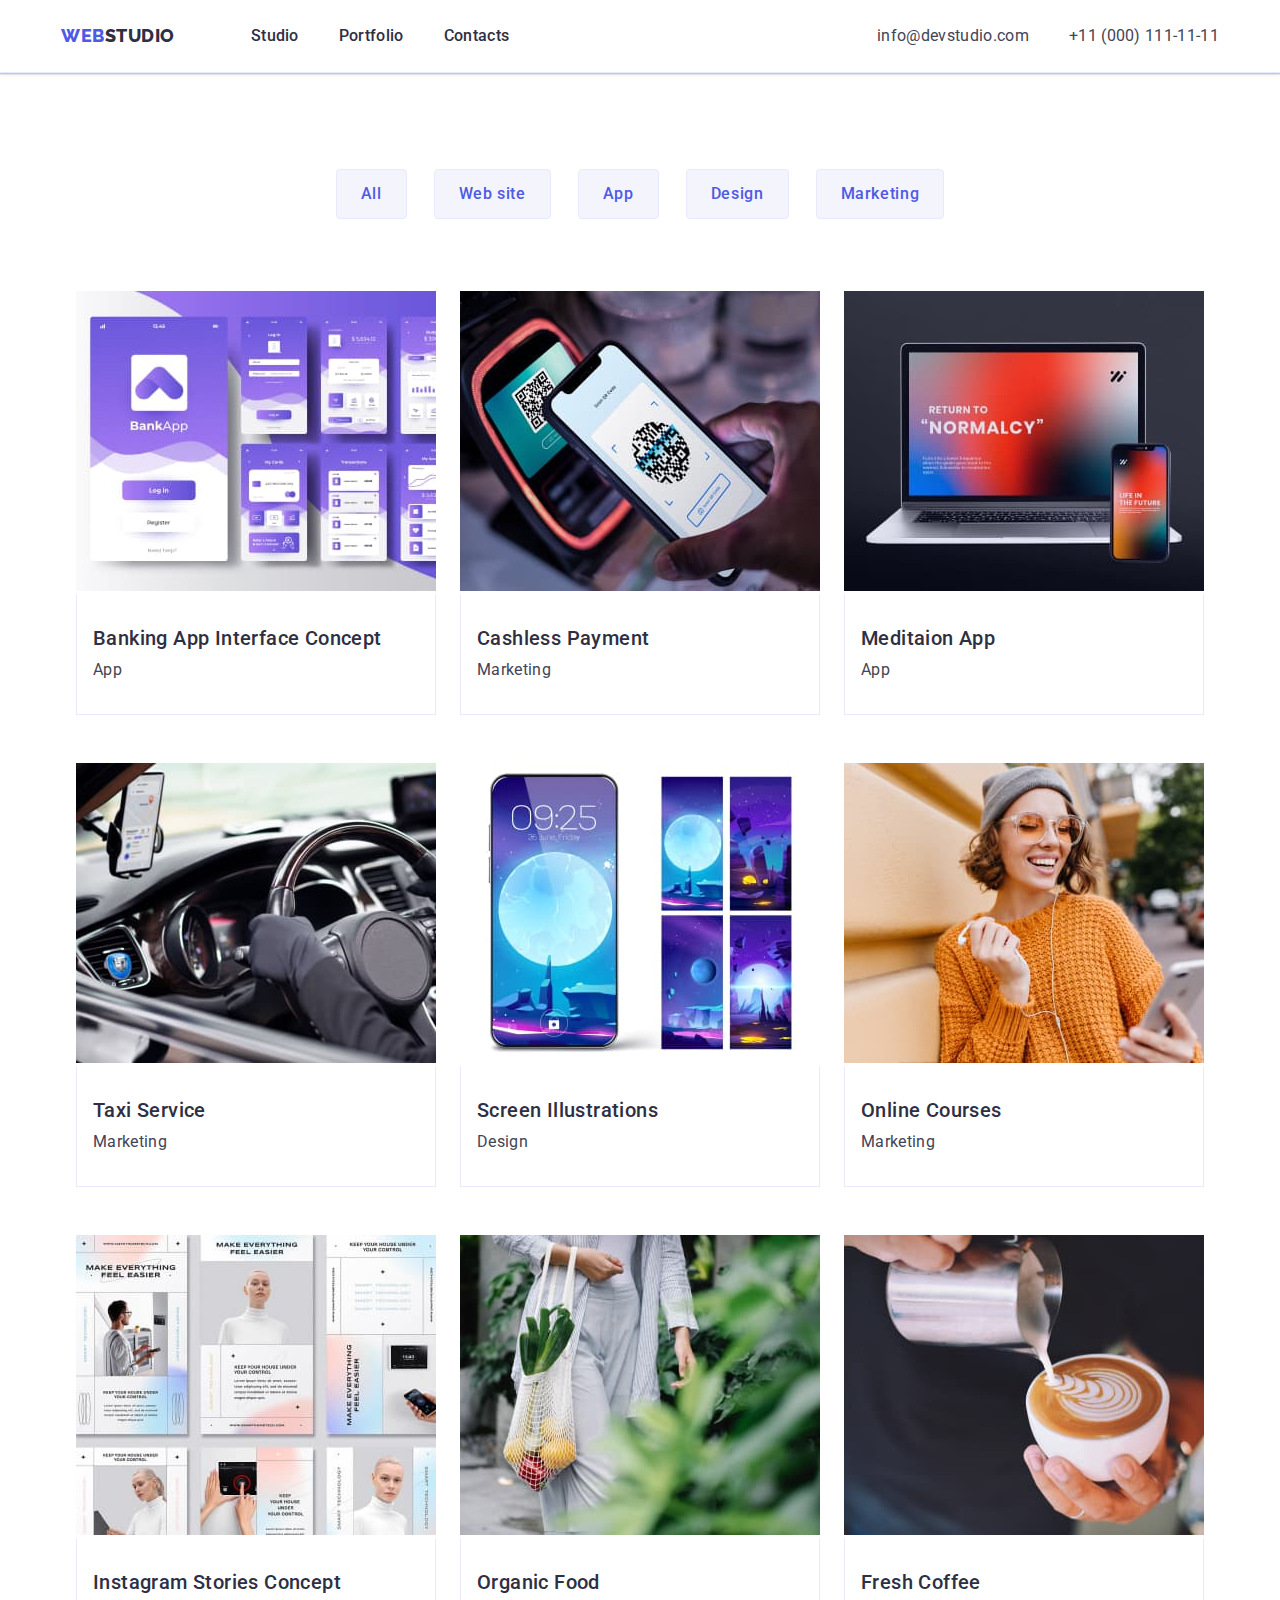
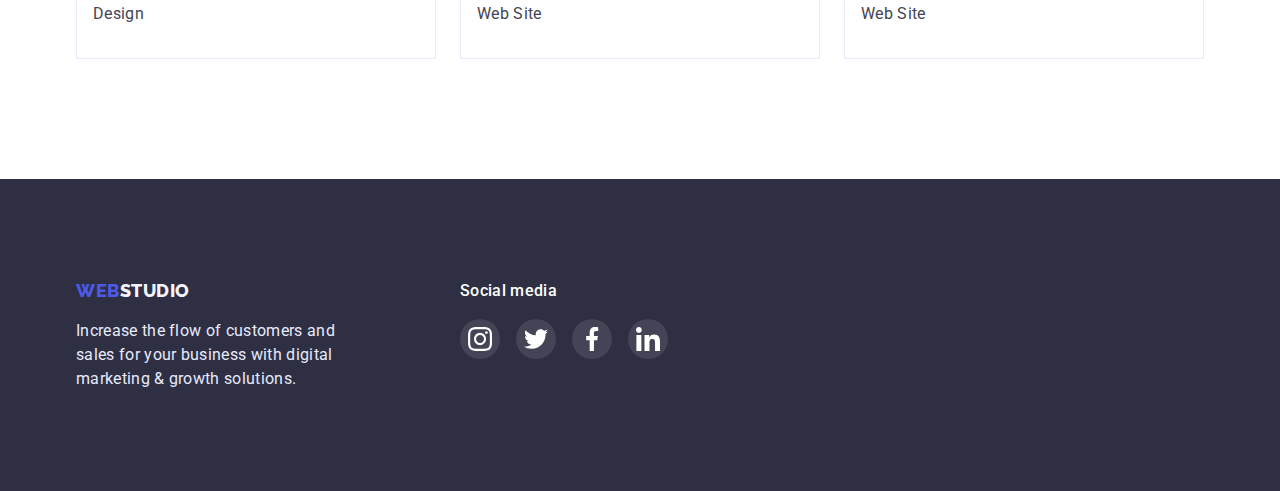
==== portfolio.html @ 6d1bbf0f "Initial commit" ====
<!DOCTYPE html>
<html lang="en">

<head>
    <meta charset="UTF-8">
    <meta http-equiv="X-UA-Compatible" content="IE=edge">
    <meta name="viewport" content="width=device-width, initial-scale=1.0">
    <title>Portfolio</title>
    <link rel="preconnect" href="https://fonts.googleapis.com">
    <link rel="preconnect" href="https://fonts.gstatic.com" crossorigin>
    <link
        href="https://fonts.googleapis.com/css2?family=Raleway:wght@800&family=Roboto:wght@400;500;700;900&display=swap"
        rel="stylesheet">
    <link rel="stylesheet"
        href="https://cdnjs.cloudflare.com/ajax/libs/modern-normalize/1.1.0/modern-normalize.min.css">
    <link rel="stylesheet" href="./css/styles.css">
</head>

<body>

    <header class="header">

        <div class="header-container">
            <nav class="header-nav">
                <a href="./index.html" class="logo">Web<span class="logo-header">Studio</span></a>
                <ul class="header-link list">
                    <li class="item"><a href="./index.html" class="link">Studio</a></li>
                    <li class="item"><a href="./portfolio.html" class="link">Portfolio</a></li>
                    <li class="item"><a href="" class="link">Contacts</a></li>
                </ul>
            </nav>

            <ul class="header-contacts list">
                <li class="item">
                    <a href="mailto:info@devstudio.com" class="contact-link">info@devstudio.com</a>
                </li>
                <li class="item">
                    <a href="tel:+110001111111" class="contact-link">+11 (000) 111-11-11</a>
                </li>
            </ul>
        </div>

    </header>

    <main>
        <section class="section">
            <div class="container">
                <h1 class="hidden-text">About section</h1>
                <ul class="button-section list">
                    <li class="button-item">
                        <button type="button" class="button-nav">All</button>
                        <button type="button" class="button-nav">Web site</button>
                        <button type="button" class="button-nav">App</button>
                        <button type="button" class="button-nav">Design</button>
                        <button type="button" class="button-nav">Marketing</button>
                    </li>
                </ul>

                <ul class="content list">
                    <li class="item">
                        <a href="" class="link-card">
                            <img class="img" src="./images/box1.jpg" alt="">
                            <div class="size-title">
                                <h2 class="title no-margin">Banking App Interface Concept</h2>
                                <p class="desc no-margin">App</p>
                            </div>
                        </a>
                    </li>
                    <li class="item">
                        <a href="" class="link-card">
                            <img class="img" src="./images/box2.jpg" alt="">
                            <div class="size-title">
                                <h2 class="title no-margin">Cashless Payment</h2>
                                <p class="desc no-margin">Marketing</p>
                            </div>
                        </a>
                    </li>
                    <li class="item">
                        <a href="" class="link-card">
                            <img class="img" src="./images/box3.jpg" alt="">
                            <div class="size-title">
                                <h2 class="title no-margin">Meditaion App</h2>
                                <p class="desc no-margin">App</p>
                            </div>
                        </a>
                    </li>
                    <li class="item">
                        <a href="" class="link-card">
                            <img class="img" src="./images/box4.jpg" alt="">
                            <div class="size-title">
                                <h2 class="title no-margin">Taxi Service</h2>
                                <p class="desc no-margin">Marketing</p>
                            </div>
                        </a>
                    </li>
                    <li class="item">
                        <a href="" class="link-card">
                            <img class="img" src="./images/box5.jpg" alt="">
                            <div class="size-title">
                                <h2 class="title no-margin">Screen Illustrations</h2>
                                <p class="desc no-margin">Design</p>
                            </div>
                        </a>
                    </li>
                    <li class="item">
                        <a href="" class="link-card">
                            <img class="img" src="./images/box6.jpg" alt="">
                            <div class="size-title">
                                <h2 class="title no-margin">Online Courses</h2>
                                <p class="desc no-margin">Marketing</p>
                            </div>
                        </a>
                    </li>
                    <li class="item">
                        <a href="" class="link-card">
                            <img class="img" src="./images/box7.jpg" alt="">
                            <div class="size-title">
                                <h2 class="title no-margin">Instagram Stories Concept</h2>
                                <p class="desc no-margin">Design</p>
                            </div>
                        </a>
                    </li>
                    <li class="item">
                        <a href="" class="link-card">
                            <img class="img" src="./images/box8.jpg" alt="">
                            <div class="size-title">
                                <h2 class="title no-margin">Organic Food</h2>
                                <p class="desc no-margin">Web Site</p>
                            </div>
                        </a>
                    </li>
                    <li class="item">
                        <a href="" class="link-card">
                            <img class="img" src="./images/box9.jpg" alt="">
                            <div class="size-title">
                                <h2 class="title no-margin">Fresh Coffee</h2>
                                <p class="desc no-margin">Web Site</p>
                            </div>
                        </a>
                    </li>
                </ul>
            </div>
        </section>
    </main>

    <footer class="page-footer">
    
        <div class="footer-container">
            <div class="footer-title">
                <a href="./index.html" class="logo">Web<span class="logo-footer">Studio</span></a>
                <p class="text-footer">
                    Increase the flow of customers and sales for your business
                    with digital marketing & growth solutions.
                </p>
            </div>
    
            <div class="social-links">
                <p class="social-title">Social media</p>
                <ul class="social-list list">
                    <li class="item">
                        <a href="https://www.instagram.com/" class="link-footer">
                            <svg class="instagram icon">
                                <use href="./images/symbol-defs.svg#instagram"></use>
                            </svg>
                        </a>
                    </li>
                    <li class="item">
                        <a href="https://twitter.com/" class="link-footer">
                            <svg class="twitter icon">
                                <use href="./images/symbol-defs.svg#twitter"></use>
                            </svg>
                        </a>
                    </li>
                    <li class="item">
                        <a href="https://www.facebook.com/" class="link-footer">
                            <svg class="facebook icon">
                                <use href="./images/symbol-defs.svg#facebook"></use>
                            </svg>
                        </a>
                    </li>
                    <li class="item">
                        <a href="https://www.linkedin.com/" class="link-footer">
                            <svg class="linkedin icon">
                                <use href="./images/symbol-defs.svg#linkedin"></use>
                            </svg>
                        </a>
                    </li>
                </ul>
            </div>
        </div>
    
    </footer>
</body>

</html>

</body>

</html>
---- css/styles.css ----
:root {
    --primary-text-color: #2E2F42;
    --primary-white-color: #FFFFFF;
    --title-text-color: #434455;
    --accent-color: #4D5AE5;
    --background-team: #F4F4FD;
    --accent-button: rgba(46, 47, 66, 0.7);
    --background-button: rgba(0, 0, 0, 0.15);
    --clients-button-color: #8E8F99;
    --footer-text-color: #E7E9FC;
    --background-button-color: #404BBF;
    --footer-link-color: #31D0AA;
}

body {
    font-family: 'Roboto', sans-serif;
    font-size: 14px;
    color: var(--primary-text-color);
    background-color: var(--primary-white-color);
}

/*--utilities--*/

.no-margin {
    margin-top: 0;
    margin-bottom: 0;
}

.list {
    padding: 0;
    margin: 0;
    list-style: none;
}

.section {
    padding-top: 120px;
    padding-bottom: 120px;
}

/*--header--*/

.header {
    border-bottom: 1px solid #E7E9FC;
    box-shadow: 0px 2px 1px rgba(46, 47, 66, 0.08), 0px 1px 1px rgba(46, 47, 66, 0.16), 0px 1px 6px rgba(46, 47, 66, 0.08);
}

.header-container {
    display: flex;
    align-items: center;

    margin-left: auto;
    margin-right: auto;

    width: 1158px;
}

.header-nav {
    display: flex;
    align-items: center;
}

.logo {
    padding-top: 24px;
    padding-bottom: 24px;

    font-family: 'Raleway';
    font-weight: 800;
    font-size: 18px;
    text-decoration: none;
    line-height: 1.33;
    letter-spacing: 0.03em;

    text-transform: uppercase;

    color: var(--accent-color);

}

.logo-header {
    color: var(--primary-text-color);
}

.header-link {
    display: flex;
}

.header-link .item:first-child {
    margin-left: 76px;
}

.header-link .link {
    display: block;
    padding-top: 24px;
    padding-bottom: 24px;
}

.header-link .item+.item {
    margin-left: 40px;
}

.link {
    font-weight: 500;
    font-size: 16px;
    line-height: 1.5;
    letter-spacing: 0.02em;

    vertical-align: top;
    text-decoration: none;

    color: var(--primary-text-color);

}

.link:hover,
.link:focus {
    color: var(--accent-color);
}

.header-contacts {
    display: flex;
    margin-left: auto;
}

.header-contacts .item:not(:last-child) {
    margin-right: 40px;
}

.contact-link {
    display: inline-block;
    padding-top: 24px;
    padding-bottom: 24px;

    text-decoration: none;
    font-weight: 400;
    font-size: 16px;
    line-height: 1.5;
    letter-spacing: 0.02em;
    color: var(--title-text-color);
}

.contact-link:hover,
.contact-link:focus {
    color: var(--accent-color);
}



/*--- Main ---*/



.section {
    padding-top: 96px;
    padding-bottom: 120px;
}

.container {
    width: 1158px;

    margin-right: auto;
    margin-left: auto;

    padding-left: 15px;
    padding-right: 15px;
}

.hidden-text {
    display: none;
    visibility: hidden;
}

.container .button-section {
    margin-bottom: 72px;

    text-align: center;
}

.button-item .button-nav:not(:last-child) {
    margin-right: 24px;
}

.button-nav {
    font-weight: 500;
    font-size: 16px;
    line-height: 1.5;
    align-items: center;
    text-align: center;
    letter-spacing: 0.04em;

    padding: 12px 24px;

    cursor: pointer;
    
    border: 1px solid var(--footer-text-color);
    border-radius: 4px;

    color: var(--accent-color);
    background-color: var(--background-team);
}

.button-nav:hover,
.button-nav:focus {
    box-shadow: 0px 3px 1px rgba(0, 0, 0, 0.1), 0px 2px 1px rgba(0, 0, 0, 0.08), 0px 2px 2px rgba(0, 0, 0, 0.12);

    color: var(--primary-white-color);
    background-color: var(--background-button-color);
}

.content {
    display: flex;
    flex-wrap: wrap;
}

.content .item {
    width: 360px;
    margin-right: 24px;
    margin-bottom: 48px;
}

.content .item:nth-child(3n) {
    margin-right: 0;
}

.content .item:nth-last-child(-n+3) {
    margin-bottom: 0;
}

.link-card {
    text-decoration: none;
}

.link-card:hover,
.link-card:focus {

}

.size-title {
    padding-top: 32px;
    padding-bottom: 32px;
    
    border-left: 1px solid var(--footer-text-color);
    border-right: 1px solid var(--footer-text-color);
    border-bottom: 1px solid var(--footer-text-color);
}

.size-title:hover,
.size-title:focus {
    box-shadow: 0px 1px 6px rgba(46, 47, 66, 0.08), 0px 1px 1px rgba(46, 47, 66, 0.16), 0px 2px 1px rgba(46, 47, 66, 0.08);
}

.title {
    font-weight: 500;
    font-size: 20px;
    line-height: 1.2;
    letter-spacing: 0.02em;

    margin-left: 16px;
    margin-bottom: 8px;

    color: var(--primary-text-color);
}

.desc {
    font-size: 16px;
    line-height: 1.5;
    letter-spacing: 0.02em;
    margin-left: 16px;

    color: var(--title-text-color);
}





/*--- Footer ---*/


.page-footer {
    padding-top: 100px;
    padding-bottom: 100px;

    background-color: var(--primary-text-color);
}


.footer-container {
    width: 1158px;

    display: flex;

    margin-right: auto;
    margin-left: auto;

    padding-left: 15px;
    padding-right: 15px;
}

.footer-div {}


.logo-footer {
    font-weight: 800;
    font-size: 18px;
    line-height: 1.16;

    align-items: center;
    letter-spacing: 0.03em;
    text-transform: uppercase;

    color: var(--background-team);
}


.text-footer {
    font-weight: 400;
    font-size: 16px;
    line-height: 1.5;
    letter-spacing: 0.02em;

    display: flex;

    margin: 0;

    margin-top: 16px;

    width: 264px;

    color: var(--footer-text-color);

}

.social-links {
    margin-left: 120px;
}

.social-title {
    margin-top: 0;
    margin-bottom: 16px;

    font-weight: 500;
    font-size: 16px;
    line-height: 1.5;
    letter-spacing: 0.02em;

    color: var(--primary-white-color);
}

.social-list {
    display: flex;
}

.social-list .item {
    width: 40px;
    height: 40px;
}

.social-list .item:not(:last-child) {
    margin-right: 16px;
}

.link-footer {
    fill: var(--primary-white-color);

    width: 100%;
    height: 100%;

    display: flex;
    justify-content: center;
    align-items: center;

    cursor: pointer;

    padding: 0;
    margin: 0;

    border: none;
    border-radius: 50%;
    
    background-color: rgba(255, 255, 255, 0.1);
}

.link-footer:hover,
.link-footer:focus {
    background-color: var(--footer-link-color);
}

.link-footer .icon {
    width: 24px;
    height: 24px;
}
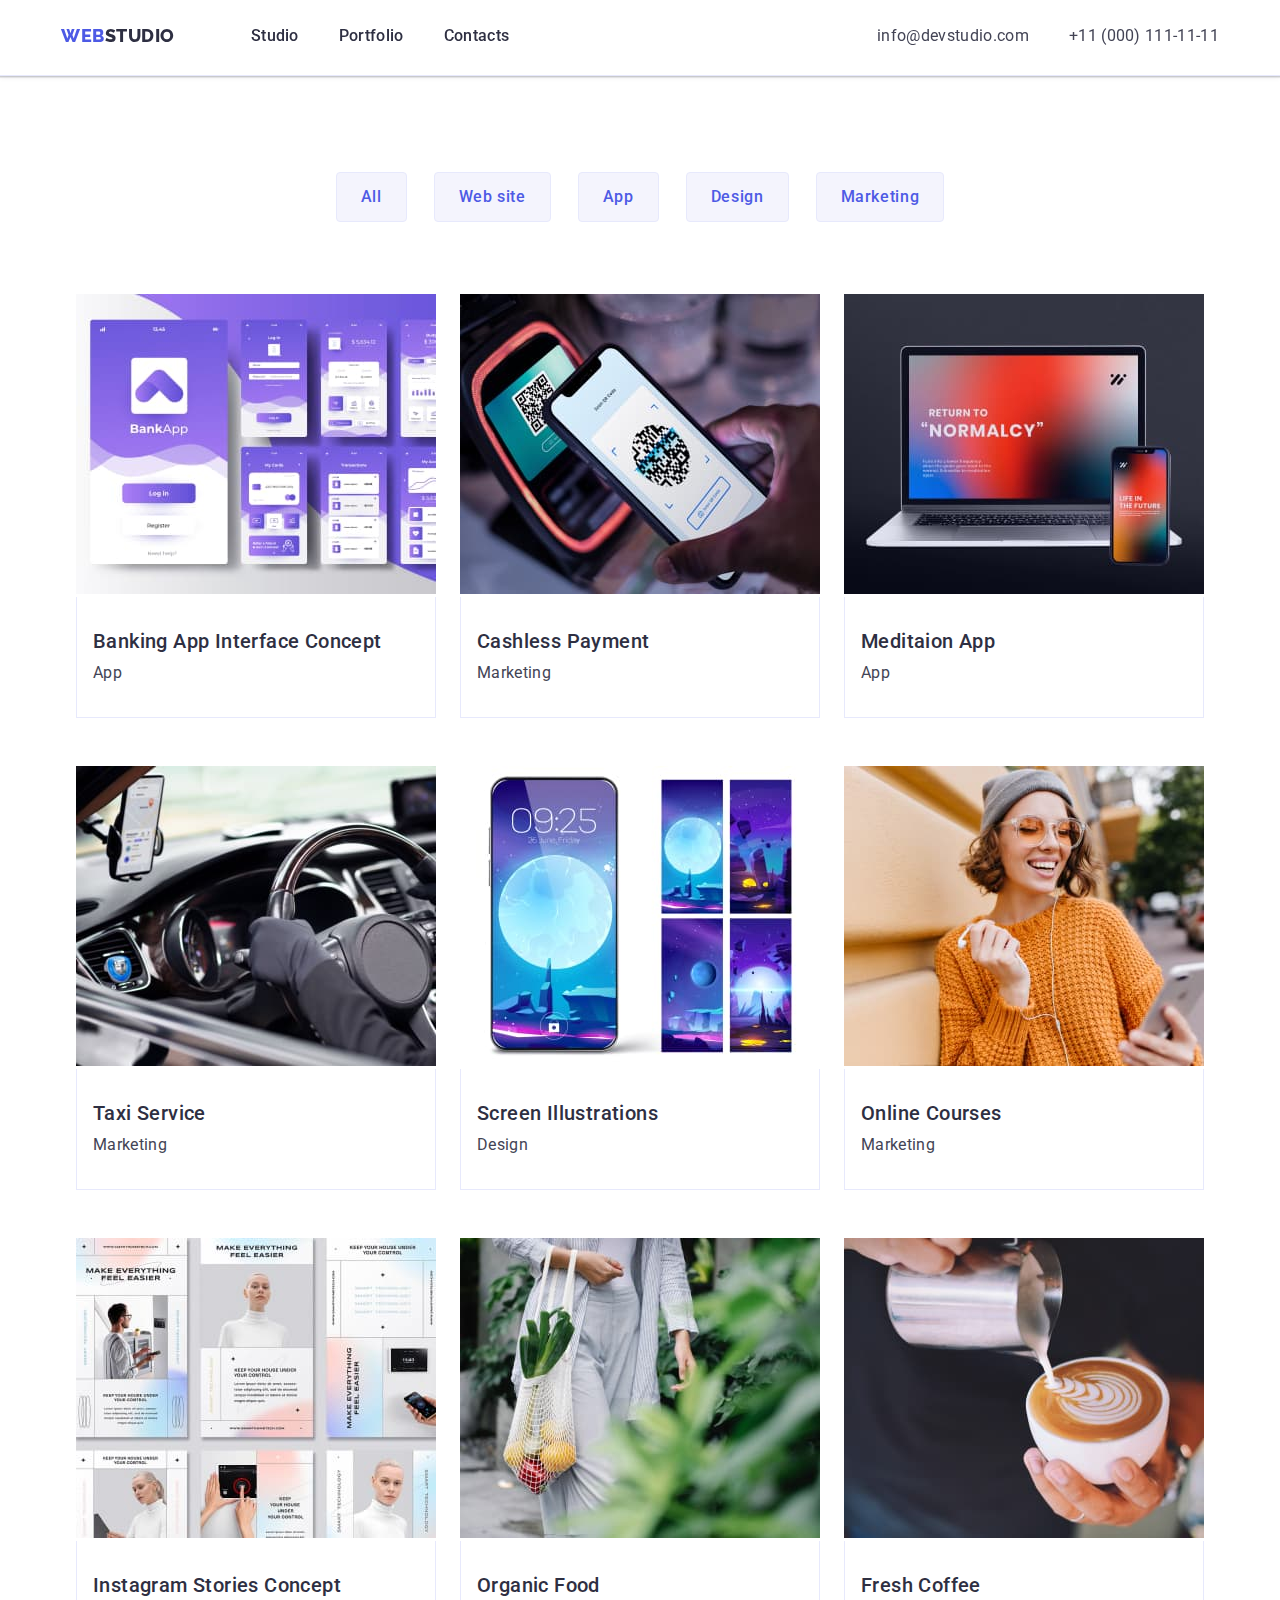
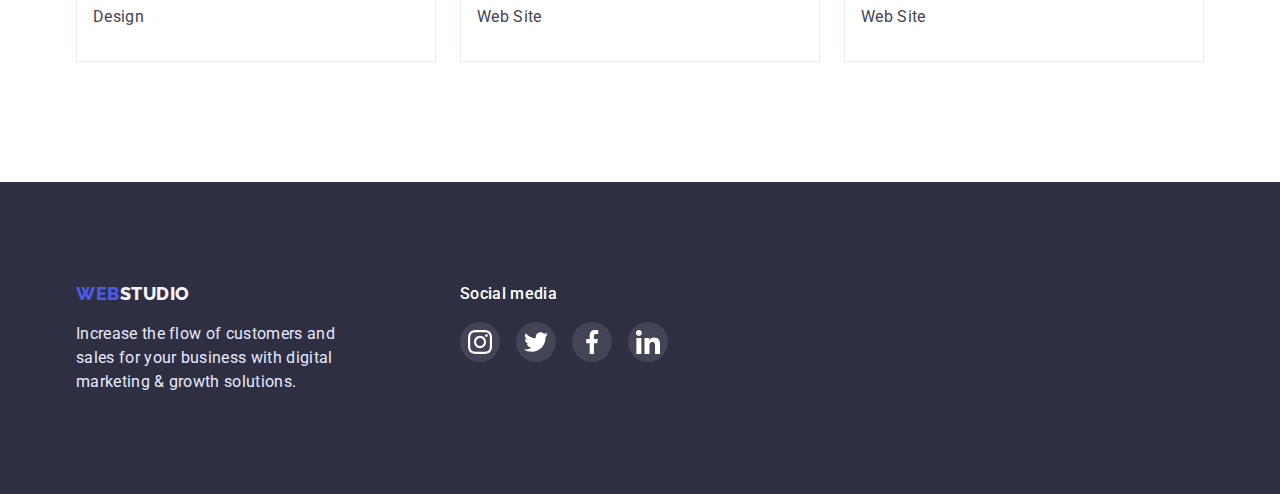
==== commit f29b31fc: "update html and css" ====
--- a/portfolio.html
+++ b/portfolio.html
@@ -58,85 +58,228 @@
 
                 <ul class="content list">
                     <li class="item">
-                        <a href="" class="link-card">
-                            <img class="img" src="./images/box1.jpg" alt="">
+                        <div class="product-card">
+                            <div class="product">
+                                <a href="" class="link-card">
+                                <img class="img" src="./images/box1.jpg" alt="">
+                                <div class="product-overlay">
+                                    <div class="product-div">
+                                        <p class="product-text">
+                                            14 Stylish and User-Friendly App Design Concepts · Task Manager App · Calorie Tracker App · Exotic
+                                            Fruit
+                                            Ecommerce App ·
+                                            Cloud Storage App
+                                        </p>
+                                    </div>
+                                </div>
+                            </div>
                             <div class="size-title">
                                 <h2 class="title no-margin">Banking App Interface Concept</h2>
                                 <p class="desc no-margin">App</p>
                             </div>
-                        </a>
-                    </li>
-                    <li class="item">
-                        <a href="" class="link-card">
-                            <img class="img" src="./images/box2.jpg" alt="">
+                            </a>
+                        </div>
+                            
+                    </li>
+                    <li class="item">
+                        <div class="product-card">
+                            <div class="product">
+                                <a href="" class="link-card">
+                                    <img class="img" src="./images/box2.jpg" alt="">
+                                    <div class="product-overlay">
+                                        <div class="product-div">
+                                            <p class="product-text">
+                                                14 Stylish and User-Friendly App Design Concepts · Task Manager App · Calorie Tracker App · Exotic
+                                                Fruit
+                                                Ecommerce App ·
+                                                Cloud Storage App
+                                            </p>
+                                        </div>
+                                    </div>
+                            </div>
+                            
                             <div class="size-title">
                                 <h2 class="title no-margin">Cashless Payment</h2>
                                 <p class="desc no-margin">Marketing</p>
                             </div>
-                        </a>
-                    </li>
-                    <li class="item">
-                        <a href="" class="link-card">
-                            <img class="img" src="./images/box3.jpg" alt="">
+                            </a>
+                        </div>
+                        
+                    </li>
+                    <li class="item">
+                        <div class="product-card">
+                            <div class="product">
+                                <a href="" class="link-card">
+                                <img class="img" src="./images/box3.jpg" alt="">
+                                    <div class="product-overlay">
+                                        <div class="product-div">
+                                            <p class="product-text">
+                                                14 Stylish and User-Friendly App Design Concepts · Task Manager App · Calorie Tracker App · Exotic
+                                                Fruit
+                                                Ecommerce App ·
+                                                Cloud Storage App
+                                            </p>
+                                        </div>
+                                    </div>
+                            </div>
                             <div class="size-title">
                                 <h2 class="title no-margin">Meditaion App</h2>
                                 <p class="desc no-margin">App</p>
                             </div>
-                        </a>
-                    </li>
-                    <li class="item">
-                        <a href="" class="link-card">
-                            <img class="img" src="./images/box4.jpg" alt="">
+                            </a>
+                        </div>
+                        
+                            
+                    </li>
+                    <li class="item">
+                        <div class="product-card">
+                            <div class="product">
+                                <a href="" class="link-card">
+                                    <img class="img" src="./images/box4.jpg" alt="">
+                                    <div class="product-overlay">
+                                        <div class="product-div">
+                                            <p class="product-text">
+                                                14 Stylish and User-Friendly App Design Concepts · Task Manager App · Calorie Tracker App ·
+                                                Exotic
+                                                Fruit
+                                                Ecommerce App ·
+                                                Cloud Storage App
+                                            </p>
+                                        </div>
+                                    </div>
+                            </div>
+                        
                             <div class="size-title">
                                 <h2 class="title no-margin">Taxi Service</h2>
                                 <p class="desc no-margin">Marketing</p>
                             </div>
-                        </a>
-                    </li>
-                    <li class="item">
-                        <a href="" class="link-card">
-                            <img class="img" src="./images/box5.jpg" alt="">
+                            </a>
+                        </div>
+                    </li>
+                    <li class="item">
+                        <div class="product-card">
+                            <div class="product">
+                                <a href="" class="link-card">
+                                    <img class="img" src="./images/box5.jpg" alt="">
+                                    <div class="product-overlay">
+                                        <div class="product-div">
+                                            <p class="product-text">
+                                                14 Stylish and User-Friendly App Design Concepts · Task Manager App · Calorie Tracker App ·
+                                                Exotic
+                                                Fruit
+                                                Ecommerce App ·
+                                                Cloud Storage App
+                                            </p>
+                                        </div>
+                                    </div>
+                            </div>
+                        
                             <div class="size-title">
                                 <h2 class="title no-margin">Screen Illustrations</h2>
                                 <p class="desc no-margin">Design</p>
                             </div>
-                        </a>
-                    </li>
-                    <li class="item">
-                        <a href="" class="link-card">
-                            <img class="img" src="./images/box6.jpg" alt="">
+                            </a>
+                        </div>
+                    </li>
+                    <li class="item">
+                        <div class="product-card">
+                            <div class="product">
+                                <a href="" class="link-card">
+                                    <img class="img" src="./images/box6.jpg" alt="">
+                                    <div class="product-overlay">
+                                        <div class="product-div">
+                                            <p class="product-text">
+                                                14 Stylish and User-Friendly App Design Concepts · Task Manager App · Calorie Tracker App ·
+                                                Exotic
+                                                Fruit
+                                                Ecommerce App ·
+                                                Cloud Storage App
+                                            </p>
+                                        </div>
+                                    </div>
+                            </div>
+                        
                             <div class="size-title">
                                 <h2 class="title no-margin">Online Courses</h2>
                                 <p class="desc no-margin">Marketing</p>
                             </div>
-                        </a>
-                    </li>
-                    <li class="item">
-                        <a href="" class="link-card">
-                            <img class="img" src="./images/box7.jpg" alt="">
+                            </a>
+                        </div>
+                    </li>
+                    <li class="item">
+                        <div class="product-card">
+                            <div class="product">
+                                <a href="" class="link-card">
+                                    <img class="img" src="./images/box7.jpg" alt="">
+                                    <div class="product-overlay">
+                                        <div class="product-div">
+                                            <p class="product-text">
+                                                14 Stylish and User-Friendly App Design Concepts · Task Manager App · Calorie Tracker App ·
+                                                Exotic
+                                                Fruit
+                                                Ecommerce App ·
+                                                Cloud Storage App
+                                            </p>
+                                        </div>
+                                    </div>
+                            </div>
+                        
                             <div class="size-title">
                                 <h2 class="title no-margin">Instagram Stories Concept</h2>
                                 <p class="desc no-margin">Design</p>
                             </div>
-                        </a>
-                    </li>
-                    <li class="item">
-                        <a href="" class="link-card">
-                            <img class="img" src="./images/box8.jpg" alt="">
+                            </a>
+                        </div>
+                    </li>
+                    <li class="item">
+                        <div class="product-card">
+                            <div class="product">
+                                <a href="" class="link-card">
+                                    <img class="img" src="./images/box8.jpg" alt="">
+                                    <div class="product-overlay">
+                                        <div class="product-div">
+                                            <p class="product-text">
+                                                14 Stylish and User-Friendly App Design Concepts · Task Manager App · Calorie Tracker App ·
+                                                Exotic
+                                                Fruit
+                                                Ecommerce App ·
+                                                Cloud Storage App
+                                            </p>
+                                        </div>
+                                    </div>
+                            </div>
+                        
                             <div class="size-title">
                                 <h2 class="title no-margin">Organic Food</h2>
                                 <p class="desc no-margin">Web Site</p>
                             </div>
-                        </a>
-                    </li>
-                    <li class="item">
-                        <a href="" class="link-card">
-                            <img class="img" src="./images/box9.jpg" alt="">
+                            </a>
+                        </div>
+                    </li>
+                    <li class="item">
+                        <div class="product-card">
+                            <div class="product">
+                                <a href="" class="link-card">
+                                    <img class="img" src="./images/box9.jpg" alt="">
+                                    <div class="product-overlay">
+                                        <div class="product-div">
+                                            <p class="product-text">
+                                                14 Stylish and User-Friendly App Design Concepts · Task Manager App · Calorie Tracker App ·
+                                                Exotic
+                                                Fruit
+                                                Ecommerce App ·
+                                                Cloud Storage App
+                                            </p>
+                                        </div>
+                                    </div>
+                            </div>
+                        
                             <div class="size-title">
                                 <h2 class="title no-margin">Fresh Coffee</h2>
                                 <p class="desc no-margin">Web Site</p>
                             </div>
-                        </a>
+                            </a>
+                        </div>
                     </li>
                 </ul>
             </div>
@@ -190,6 +333,14 @@
         </div>
     
     </footer>
+
+    <script>
+        const { height: pageHeaderHeight } = document
+          .querySelector(".header")
+          .getBoundingClientRect();
+
+        document.body.style.paddingTop = `${pageHeaderHeight}px`;
+    </script>
 </body>
 
 </html>
--- a/css/styles.css
+++ b/css/styles.css
@@ -8,8 +8,10 @@
     --background-button: rgba(0, 0, 0, 0.15);
     --clients-button-color: #8E8F99;
     --footer-text-color: #E7E9FC;
-    --background-button-color: #404BBF;
+    --hover-color: #404BBF;
     --footer-link-color: #31D0AA;
+
+    --timing-function: cubic-bezier(0.4, 0, 0.2, 1);
 }
 
 body {
@@ -40,9 +42,22 @@
 /*--header--*/
 
 .header {
+    position: fixed;
+    z-index: 1;
+    
+    width: 100%;
+    min-height: 76px;
+    
+    top: 0;
+    left: 0;
+    
     border-bottom: 1px solid #E7E9FC;
     box-shadow: 0px 2px 1px rgba(46, 47, 66, 0.08), 0px 1px 1px rgba(46, 47, 66, 0.16), 0px 1px 6px rgba(46, 47, 66, 0.08);
-}
+
+    background-color: var(--primary-white-color)
+}
+
+
 
 .header-container {
     display: flex;
@@ -90,6 +105,7 @@
 
 .header-link .link {
     display: block;
+
     padding-top: 24px;
     padding-bottom: 24px;
 }
@@ -107,13 +123,41 @@
     vertical-align: top;
     text-decoration: none;
 
+    position: relative;
+
+    transition: 250ms var(--timing-function);
+
     color: var(--primary-text-color);
 
 }
 
 .link:hover,
 .link:focus {
-    color: var(--accent-color);
+    color: var(--hover-color);
+}
+
+.link::after {
+   content: '';
+   display: block;
+
+   position: absolute;
+
+   border-radius: 2px;
+   
+   width: 100%;
+   height: 4px;
+
+   left: 0;
+   bottom: 0;
+
+   transform: scaleX(0);
+   transition: transform 250ms var(--timing-function);
+
+   background-color: var(--hover-color);
+}
+
+.link:hover::after {
+    transform: scaleX(1);
 }
 
 .header-contacts {
@@ -127,25 +171,31 @@
 
 .contact-link {
     display: inline-block;
+    
     padding-top: 24px;
     padding-bottom: 24px;
 
     text-decoration: none;
+    
     font-weight: 400;
     font-size: 16px;
     line-height: 1.5;
     letter-spacing: 0.02em;
+
+    transition: 250ms var(--timing-function);
+
     color: var(--title-text-color);
 }
 
 .contact-link:hover,
 .contact-link:focus {
-    color: var(--accent-color);
+    color: var(--hover-color);
 }
 
 
 
 /*--- Main ---*/
+
 
 
 
@@ -194,6 +244,8 @@
     border: 1px solid var(--footer-text-color);
     border-radius: 4px;
 
+    transition: 250ms var(--timing-function);
+
     color: var(--accent-color);
     background-color: var(--background-team);
 }
@@ -203,7 +255,7 @@
     box-shadow: 0px 3px 1px rgba(0, 0, 0, 0.1), 0px 2px 1px rgba(0, 0, 0, 0.08), 0px 2px 2px rgba(0, 0, 0, 0.12);
 
     color: var(--primary-white-color);
-    background-color: var(--background-button-color);
+    background-color: var(--hover-color);
 }
 
 .content {
@@ -234,6 +286,68 @@
 
 }
 
+.product {
+    position: relative;
+    overflow: hidden;
+    
+}
+
+.product-overlay {
+    position: absolute;
+    top: 0;
+    left: 0;    
+    width: 100%;
+    height: 100%;
+    
+    
+    transform: translateY(100%);
+    transition: 250ms var(--timing-function);
+    
+    color: var(--background-team);
+    background-color: var(--accent-color);
+
+}
+
+.product-card:hover .product-overlay {
+    transform: translateY(0);
+}
+
+.product-card:hover {
+    box-shadow: 0px 1px 6px rgba(46, 47, 66, 0.08), 0px 1px 1px rgba(46, 47, 66, 0.16), 0px 2px 1px rgba(46, 47, 66, 0.08);
+}
+
+
+.product-div {
+    position: absolute;
+
+
+    width: 100%;
+    height: 100%;
+    
+    opacity: 1;
+
+    transition: 250ms var(--timing-function);
+    
+    color: var(--background-team);
+    
+
+}
+
+.product-text {
+    font-weight: 400;
+    font-size: 16px;
+    line-height: 1.5;
+    letter-spacing: 0.02em;
+
+    left: 32px;
+    top: 40px;
+    right: 32px;
+
+    position: absolute;
+
+    color: var(--primary-white-color);
+}
+
 .size-title {
     padding-top: 32px;
     padding-bottom: 32px;
@@ -243,10 +357,7 @@
     border-bottom: 1px solid var(--footer-text-color);
 }
 
-.size-title:hover,
-.size-title:focus {
-    box-shadow: 0px 1px 6px rgba(46, 47, 66, 0.08), 0px 1px 1px rgba(46, 47, 66, 0.16), 0px 2px 1px rgba(46, 47, 66, 0.08);
-}
+
 
 .title {
     font-weight: 500;
@@ -374,6 +485,8 @@
     padding: 0;
     margin: 0;
 
+    transition: 250ms var(--timing-function);
+
     border: none;
     border-radius: 50%;
     
